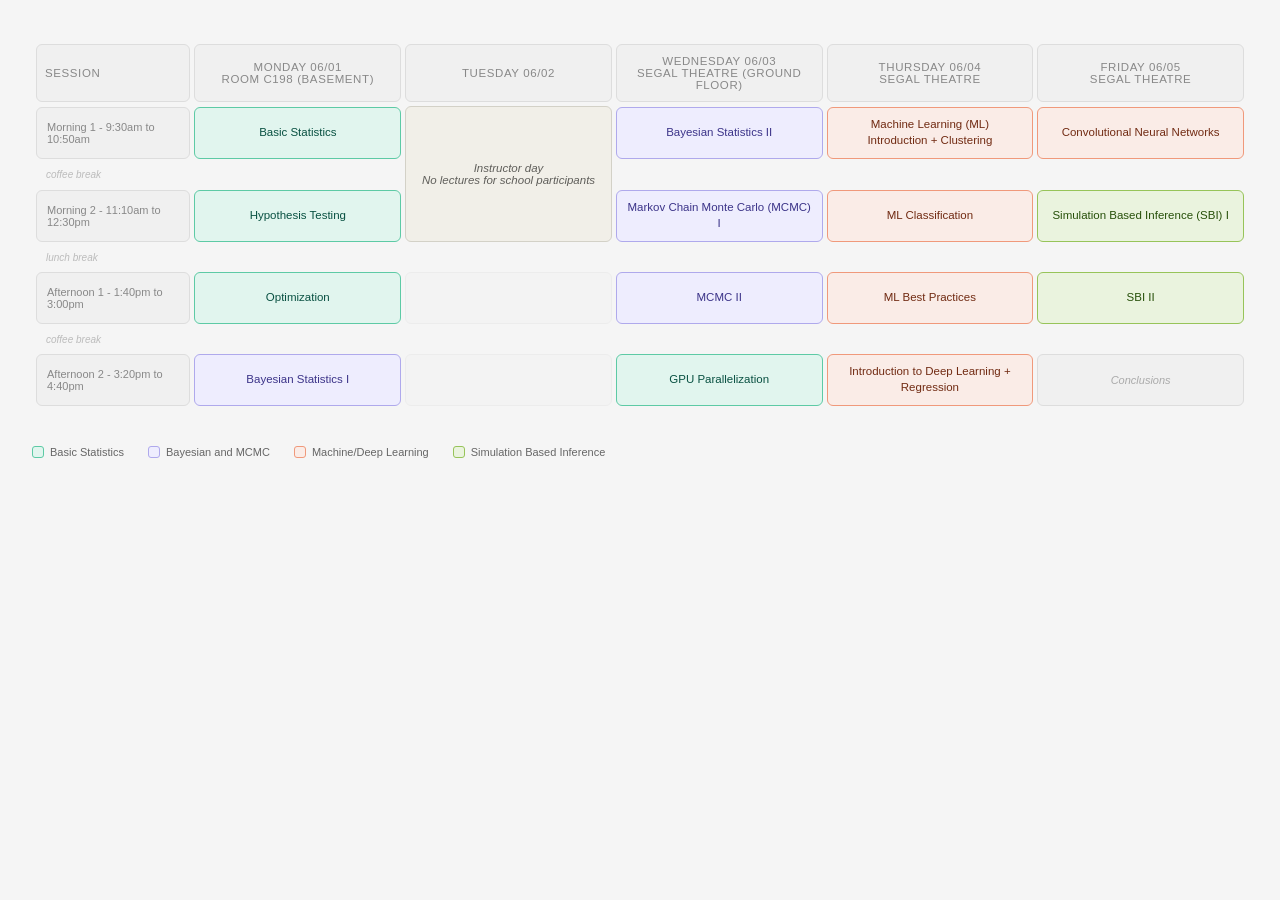
==== schedule/astrostat_schedule_NY.html @ f00c8f1d "Schedule updated with times and places." ====
<!DOCTYPE html>
<html lang="en">
<head>
  <meta charset="UTF-8">
  <meta name="viewport" content="width=device-width, initial-scale=1.0">
  <title>AstroStat School — Schedule</title>
  <style>
    body {
      font-family: sans-serif;
      background: #f5f5f5;
      padding: 2rem;
      margin: 0;
    }
    .tbl-wrap { overflow-x: auto; padding: 0.5rem 0 1rem; }
    table {
      width: 100%;
      border-collapse: separate;
      border-spacing: 4px;
      table-layout: fixed;
    }
    th {
      font-size: 11.5px; font-weight: 500; text-transform: uppercase; letter-spacing: 0.6px;
      padding: 10px 8px; text-align: center; border-radius: 6px;
      background: #f0f0f0; color: #888;
      border: 0.5px solid #ddd;
    }
    th.col-time { text-align: left; width: 13%; }
    td { padding: 0; border-radius: 6px; vertical-align: middle; }
    .slot-label {
      height: 52px; padding: 0 10px;
      background: #f0f0f0; color: #888;
      font-size: 11px; font-weight: 500;
      text-align: left;
      border: 0.5px solid #ddd;
      border-radius: 6px;
      display: flex; align-items: center;
      box-sizing: border-box;
    }
    .slot-break-label {
      padding: 2px 10px;
      background: transparent; color: #bbb;
      font-size: 10px; font-style: italic;
      text-align: left; white-space: nowrap;
      display: flex; align-items: center; height: 18px;
    }
    .cell {
      height: 52px; padding: 0 8px;
      text-align: center; border-radius: 6px;
      line-height: 1.35; font-weight: 500; font-size: 11.5px;
      display: flex; align-items: center; justify-content: center;
      box-sizing: border-box;
    }
    .cell-empty {
      height: 52px;
      background: #f0f0f0;
      border: 0.5px solid #ddd;
      border-radius: 6px; opacity: 0.35;
      box-sizing: border-box;
    }
    .cell-instr {
      background: #F1EFE8; color: #5F5E5A;
      border: 0.5px solid #D3D1C7;
      font-size: 11.5px; font-style: italic; font-weight: 500;
      text-align: center; border-radius: 6px;
      display: flex; align-items: center; justify-content: center;
      box-sizing: border-box; width: 100%;
    }
    .cell-end {
      height: 52px;
      background: #f0f0f0; color: #aaa;
      border: 0.5px solid #ddd;
      font-size: 11px; font-style: italic;
      text-align: center; border-radius: 6px;
      display: flex; align-items: center; justify-content: center;
      box-sizing: border-box;
    }
    /* Group 1: Statistics + Hypothesis + Fitting + GPU — teal */
    .s-stat  { background: #E1F5EE; color: #085041; border: 0.5px solid #5DCAA5; }
    /* Group 2: Bayesian + MCMC — purple */
    .s-bayes { background: #EEEDFE; color: #3C3489; border: 0.5px solid #AFA9EC; }
    /* Group 3: ML + DL — coral */
    .s-ml    { background: #FAECE7; color: #712B13; border: 0.5px solid #F0997B; }
    /* Group 4: SBI — green */
    .s-sbi   { background: #EAF3DE; color: #27500A; border: 0.5px solid #97C459; }

    .break-row td { padding: 0; height: 18px; }
    .legend { display: flex; flex-wrap: wrap; gap: 10px 24px; margin-top: 1.25rem; }
    .legend-item { display: flex; align-items: center; gap: 6px; font-size: 11px; color: #666; }
    .legend-dot { width: 10px; height: 10px; border-radius: 3px; flex-shrink: 0; }
  </style>
</head>
<body>
  <div class="tbl-wrap">
    <table>
      <colgroup>
        <col style="width:13%">
        <col style="width:17.4%">
        <col style="width:17.4%">
        <col style="width:17.4%">
        <col style="width:17.4%">
        <col style="width:17.4%">
      </colgroup>
      <thead>
        <tr>
          <th class="col-time">Session</th>
          <th>Monday 06/01 <br> Room C198 (basement)</th>
          <th>Tuesday 06/02</th>
          <th>Wednesday 06/03 <br> Segal theatre (ground floor)</th>
          <th>Thursday 06/04 <br> Segal theatre</th>
          <th>Friday 06/05 <br> Segal theatre</th>
        </tr>
      </thead>
      <tbody>
        <tr>
          <td><div class="slot-label">Morning 1 - 9:30am to 10:50am</div></td>
          <td><div class="cell s-stat">Basic Statistics</div></td>
          <td rowspan="3" style="padding:0; vertical-align:top;">
            <div class="cell-instr" style="height: calc(52px + 18px + 52px + 14px);">Instructor day<br>No lectures for school participants</div>
          </td>
          <td><div class="cell s-bayes">Bayesian Statistics II</div></td>
          <td><div class="cell s-ml">Machine Learning (ML) <br> Introduction + Clustering</div></td>
          <td><div class="cell s-ml">Convolutional Neural Networks</div></td>
        </tr>
        <tr class="break-row">
          <td><div class="slot-break-label">coffee break</div></td>
          <td><div style="height:18px;"></div></td>
          <td><div style="height:18px;"></div></td>
          <td><div style="height:18px;"></div></td>
          <td><div style="height:18px;"></div></td>
        </tr>
        <tr>
          <td><div class="slot-label">Morning 2 - 11:10am to 12:30pm</div></td>
          <td><div class="cell s-stat">Hypothesis Testing</div></td>
          <td><div class="cell s-bayes">Markov Chain Monte Carlo (MCMC) I</div></td>
          <td><div class="cell s-ml">ML Classification</div></td>
          <td><div class="cell s-sbi">Simulation Based Inference (SBI) I</div></td>
        </tr>
        <tr class="break-row">
          <td><div class="slot-break-label">lunch break</div></td>
          <td><div style="height:18px;"></div></td>
          <td><div style="height:18px;"></div></td>
          <td><div style="height:18px;"></div></td>
          <td><div style="height:18px;"></div></td>
          <td><div style="height:18px;"></div></td>
        </tr>
        <tr>
          <td><div class="slot-label">Afternoon 1 - 1:40pm to 3:00pm</div></td>
          <td><div class="cell s-stat">Optimization</div></td>
          <td><div class="cell-empty"></div></td>
          <td><div class="cell s-bayes">MCMC II</div></td>
          <td><div class="cell s-ml">ML Best Practices</div></td>
          <td><div class="cell s-sbi">SBI II</div></td>
        </tr>
        <tr class="break-row">
          <td><div class="slot-break-label">coffee break</div></td>
          <td><div style="height:18px;"></div></td>
          <td><div style="height:18px;"></div></td>
          <td><div style="height:18px;"></div></td>
          <td><div style="height:18px;"></div></td>
          <td><div style="height:18px;"></div></td>
        </tr>
        <tr>
          <td><div class="slot-label">Afternoon 2 - 3:20pm to 4:40pm</div></td>
          <td><div class="cell s-bayes">Bayesian Statistics I</div></td>
          <td><div class="cell-empty"></div></td>
          <td><div class="cell s-stat">GPU Parallelization</div></td>
          <td><div class="cell s-ml">Introduction to Deep Learning + Regression</div></td>
          <td><div class="cell-end">Conclusions</div></td>
        </tr>
      </tbody>
    </table>
  </div>
  <div class="legend">
    <div class="legend-item"><div class="legend-dot" style="background:#E1F5EE;border:1px solid #5DCAA5;"></div>Basic Statistics</div>
    <div class="legend-item"><div class="legend-dot" style="background:#EEEDFE;border:1px solid #AFA9EC;"></div>Bayesian and MCMC</div>
    <div class="legend-item"><div class="legend-dot" style="background:#FAECE7;border:1px solid #F0997B;"></div>Machine/Deep Learning</div>
    <div class="legend-item"><div class="legend-dot" style="background:#EAF3DE;border:1px solid #97C459;"></div>Simulation Based Inference</div>
  </div>
</body>
</html>
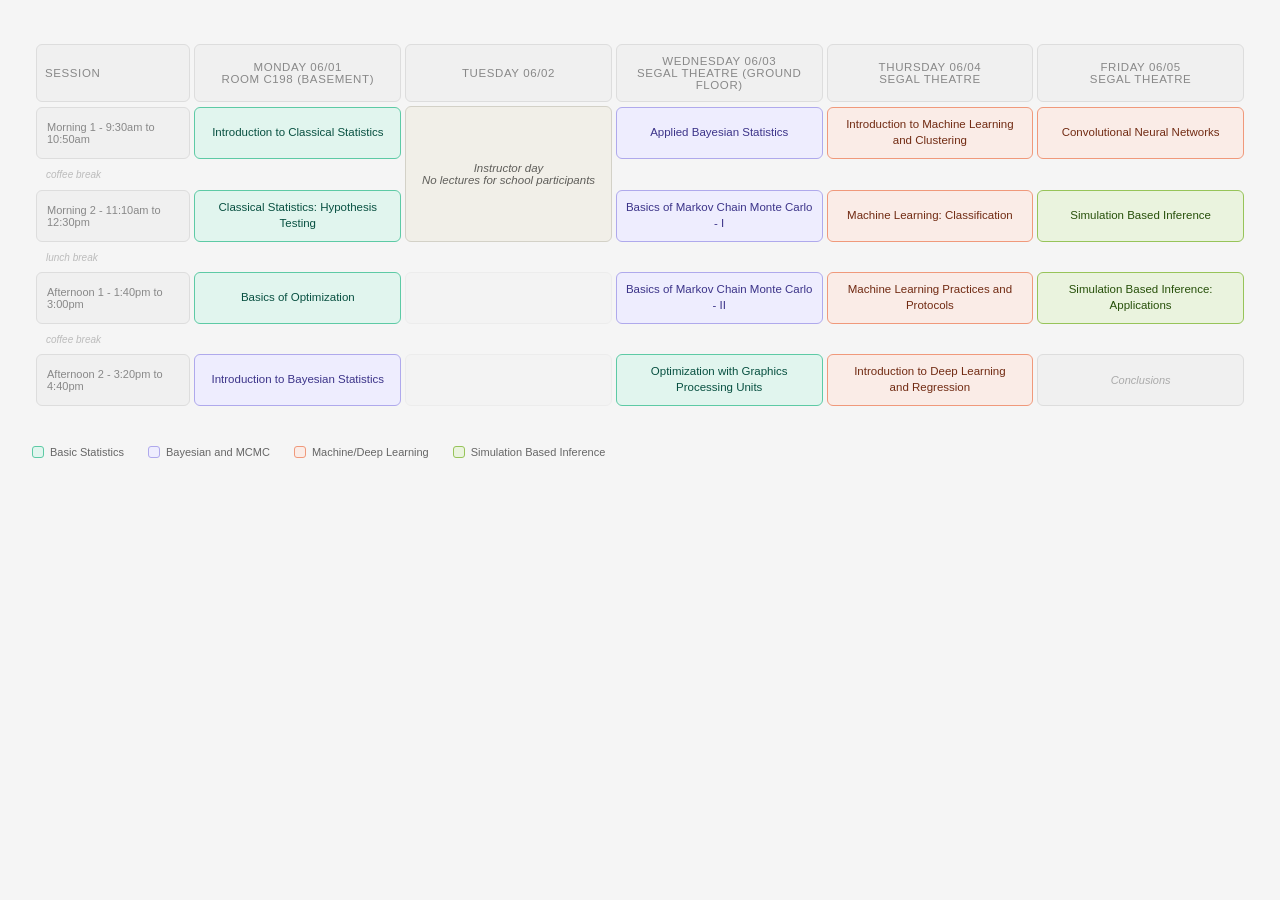
==== commit 4ed6e9e5: "Fixed lecture titles to match the github book." ====
--- a/schedule/astrostat_schedule_NY.html
+++ b/schedule/astrostat_schedule_NY.html
@@ -113,12 +113,12 @@
       <tbody>
         <tr>
           <td><div class="slot-label">Morning 1 - 9:30am to 10:50am</div></td>
-          <td><div class="cell s-stat">Basic Statistics</div></td>
+          <td><div class="cell s-stat">Introduction to Classical Statistics</div></td>
           <td rowspan="3" style="padding:0; vertical-align:top;">
             <div class="cell-instr" style="height: calc(52px + 18px + 52px + 14px);">Instructor day<br>No lectures for school participants</div>
           </td>
-          <td><div class="cell s-bayes">Bayesian Statistics II</div></td>
-          <td><div class="cell s-ml">Machine Learning (ML) <br> Introduction + Clustering</div></td>
+          <td><div class="cell s-bayes">Applied Bayesian Statistics</div></td>
+          <td><div class="cell s-ml">Introduction to Machine Learning <br> and Clustering</div></td>
           <td><div class="cell s-ml">Convolutional Neural Networks</div></td>
         </tr>
         <tr class="break-row">
@@ -130,10 +130,10 @@
         </tr>
         <tr>
           <td><div class="slot-label">Morning 2 - 11:10am to 12:30pm</div></td>
-          <td><div class="cell s-stat">Hypothesis Testing</div></td>
-          <td><div class="cell s-bayes">Markov Chain Monte Carlo (MCMC) I</div></td>
-          <td><div class="cell s-ml">ML Classification</div></td>
-          <td><div class="cell s-sbi">Simulation Based Inference (SBI) I</div></td>
+          <td><div class="cell s-stat">Classical Statistics: Hypothesis Testing</div></td>
+          <td><div class="cell s-bayes">Basics of Markov Chain Monte Carlo - I</div></td>
+          <td><div class="cell s-ml">Machine Learning: Classification</div></td>
+          <td><div class="cell s-sbi">Simulation Based Inference</div></td>
         </tr>
         <tr class="break-row">
           <td><div class="slot-break-label">lunch break</div></td>
@@ -145,11 +145,11 @@
         </tr>
         <tr>
           <td><div class="slot-label">Afternoon 1 - 1:40pm to 3:00pm</div></td>
-          <td><div class="cell s-stat">Optimization</div></td>
+          <td><div class="cell s-stat">Basics of Optimization</div></td>
           <td><div class="cell-empty"></div></td>
-          <td><div class="cell s-bayes">MCMC II</div></td>
-          <td><div class="cell s-ml">ML Best Practices</div></td>
-          <td><div class="cell s-sbi">SBI II</div></td>
+          <td><div class="cell s-bayes">Basics of Markov Chain Monte Carlo - II</div></td>
+          <td><div class="cell s-ml">Machine Learning Practices and Protocols</div></td>
+          <td><div class="cell s-sbi">Simulation Based Inference: Applications</div></td>
         </tr>
         <tr class="break-row">
           <td><div class="slot-break-label">coffee break</div></td>
@@ -161,10 +161,10 @@
         </tr>
         <tr>
           <td><div class="slot-label">Afternoon 2 - 3:20pm to 4:40pm</div></td>
-          <td><div class="cell s-bayes">Bayesian Statistics I</div></td>
+          <td><div class="cell s-bayes">Introduction to Bayesian Statistics</div></td>
           <td><div class="cell-empty"></div></td>
-          <td><div class="cell s-stat">GPU Parallelization</div></td>
-          <td><div class="cell s-ml">Introduction to Deep Learning + Regression</div></td>
+          <td><div class="cell s-stat">Optimization with Graphics Processing Units</div></td>
+          <td><div class="cell s-ml">Introduction to Deep Learning <br> and Regression</div></td>
           <td><div class="cell-end">Conclusions</div></td>
         </tr>
       </tbody>
